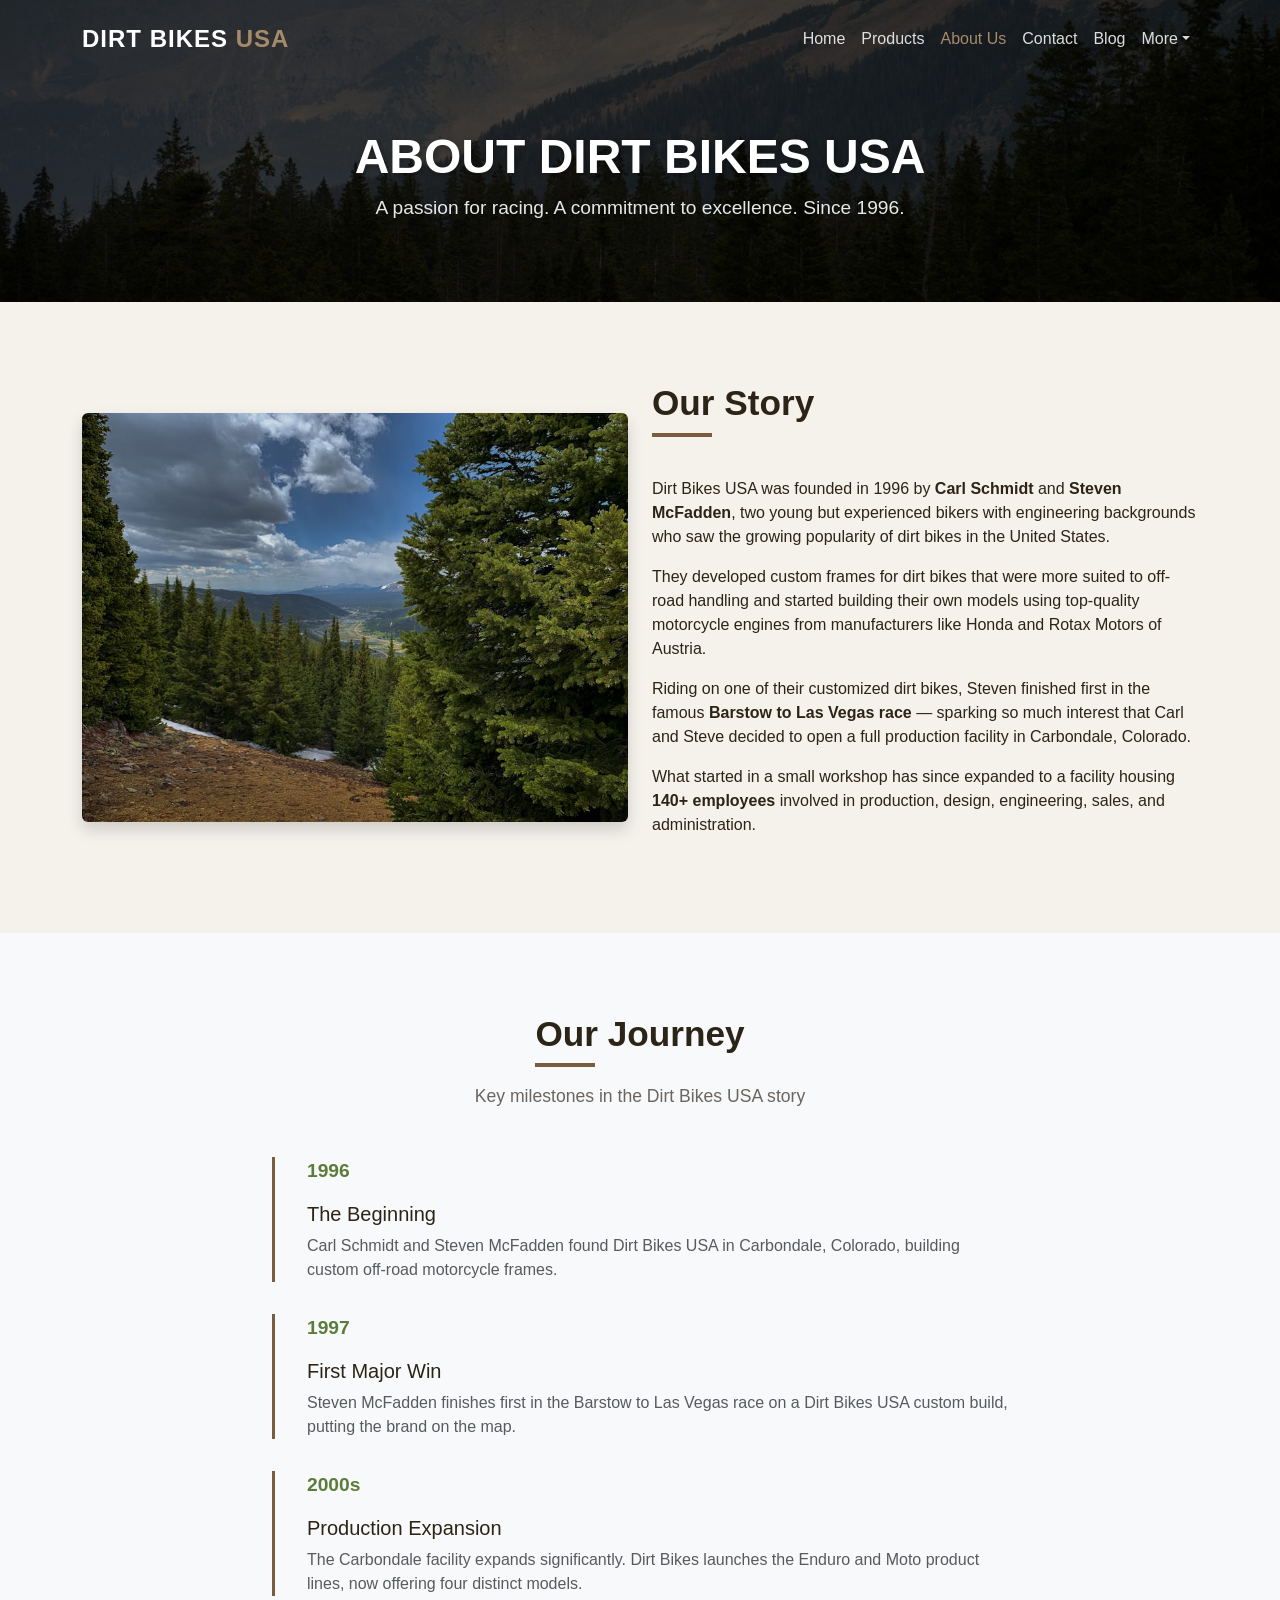
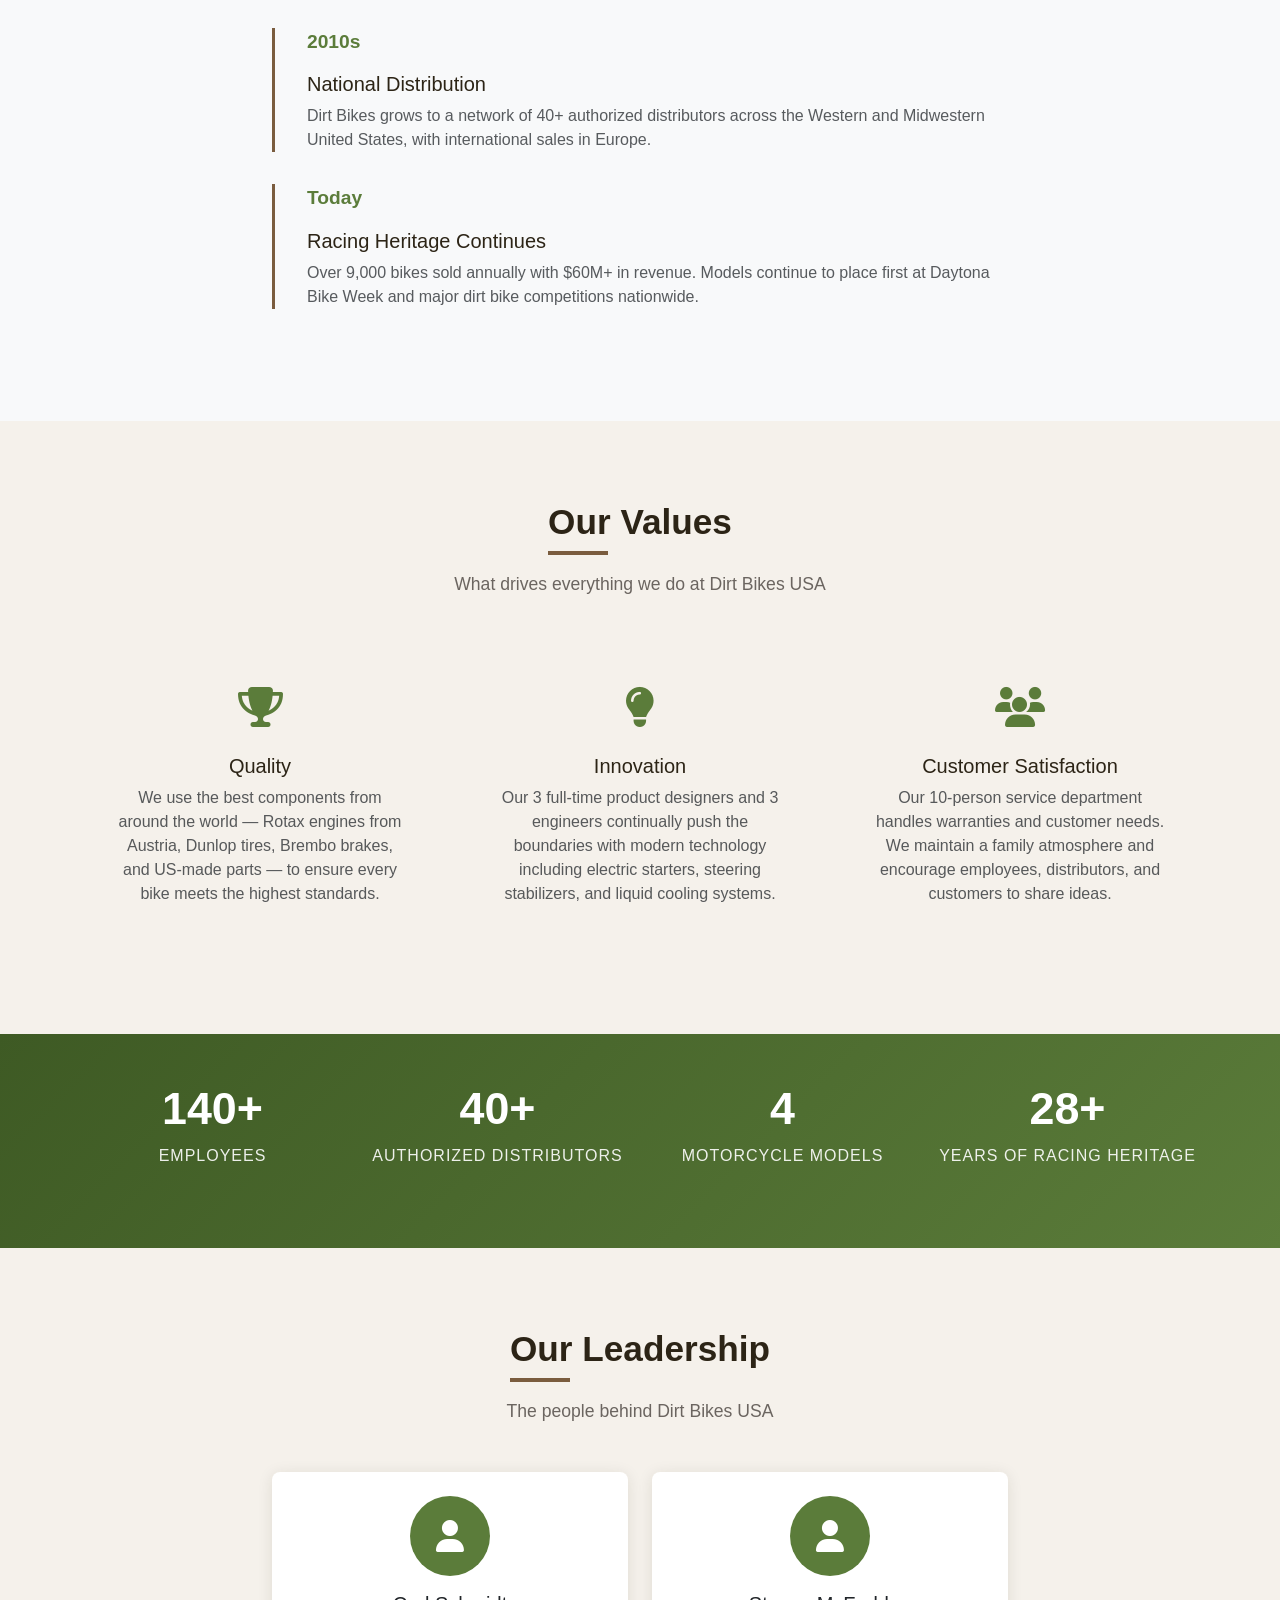
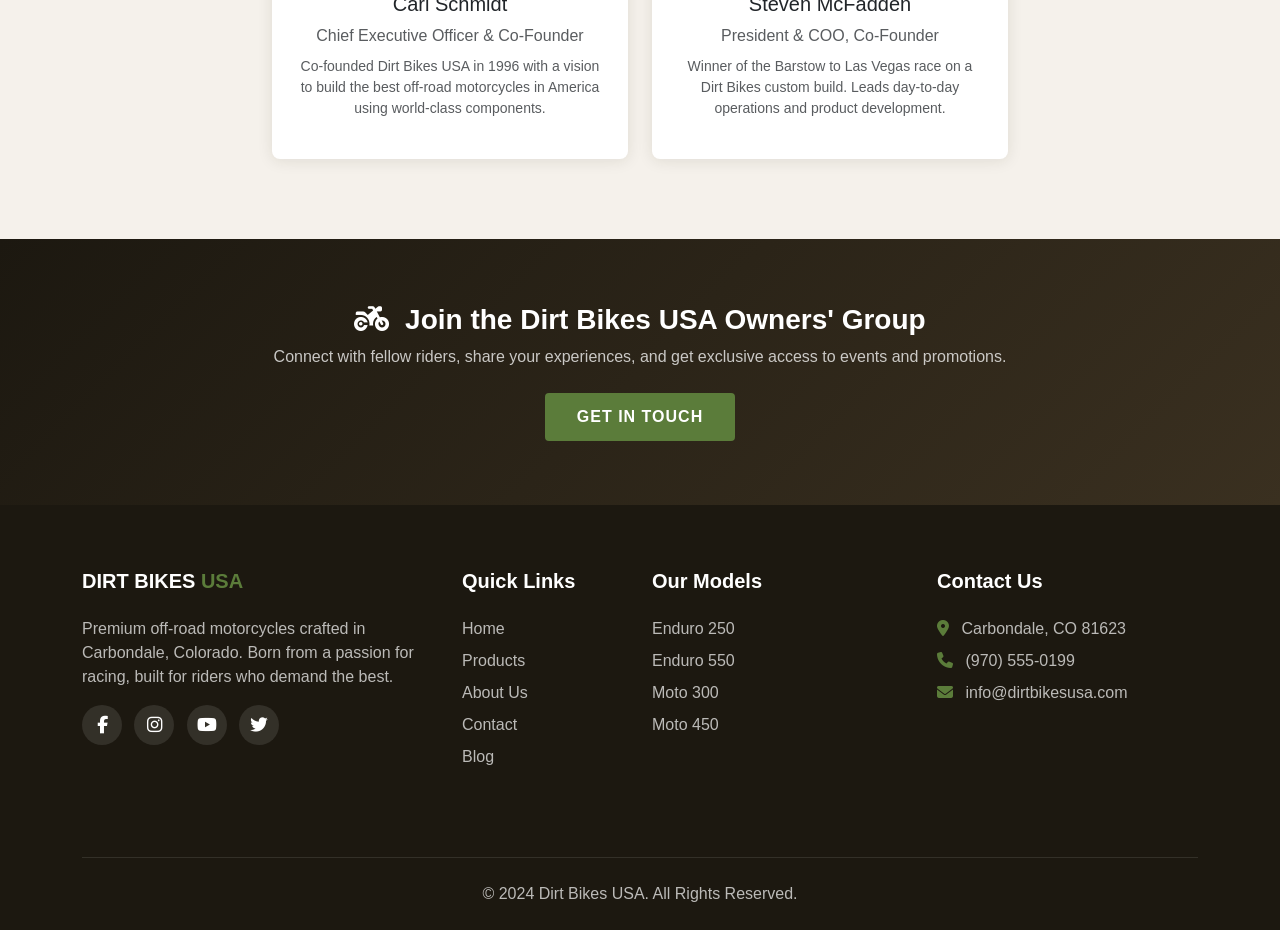
==== about.html @ 4d14ba01 "Initial Dirt Bikes USA site" ====
<!DOCTYPE html>
<html lang="en">
<head>
  <meta charset="UTF-8">
  <meta name="viewport" content="width=device-width, initial-scale=1.0">
  <title>About Us - Dirt Bikes USA</title>
  <link href="https://cdn.jsdelivr.net/npm/bootstrap@5.3.2/dist/css/bootstrap.min.css" rel="stylesheet">
  <link href="https://cdnjs.cloudflare.com/ajax/libs/font-awesome/6.5.1/css/all.min.css" rel="stylesheet">
  <link href="css/styles.css" rel="stylesheet">
</head>
<body>

  <!-- Navigation -->
  <nav class="navbar navbar-expand-lg navbar-custom fixed-top">
    <div class="container">
      <a class="navbar-brand" href="index.html">DIRT BIKES <span>USA</span></a>
      <button class="navbar-toggler" type="button" data-bs-toggle="collapse" data-bs-target="#navbarNav">
        <span class="navbar-toggler-icon"></span>
      </button>
      <div class="collapse navbar-collapse" id="navbarNav">
        <ul class="navbar-nav ms-auto">
          <li class="nav-item"><a class="nav-link" href="index.html">Home</a></li>
          <li class="nav-item"><a class="nav-link" href="products.html">Products</a></li>
          <li class="nav-item"><a class="nav-link active" href="about.html">About Us</a></li>
          <li class="nav-item"><a class="nav-link" href="contact.html">Contact</a></li>
          <li class="nav-item"><a class="nav-link" href="blog.html">Blog</a></li>
          <li class="nav-item dropdown"><a class="nav-link dropdown-toggle" href="#" role="button" data-bs-toggle="dropdown">More</a><ul class="dropdown-menu dropdown-menu-end" style="background:var(--darker);border:1px solid rgba(255,255,255,0.1);"><li><a class="dropdown-item" href="dealers.html" style="color:rgba(255,255,255,0.85);">Find a Dealer</a></li><li><a class="dropdown-item" href="gallery.html" style="color:rgba(255,255,255,0.85);">Gallery</a></li><li><a class="dropdown-item" href="events.html" style="color:rgba(255,255,255,0.85);">Events</a></li><li><a class="dropdown-item" href="faq.html" style="color:rgba(255,255,255,0.85);">FAQ</a></li></ul></li>
        </ul>
      </div>
    </div>
  </nav>

  <!-- Page Header -->
  <section class="page-header" style="background: linear-gradient(rgba(0,0,0,0.7), rgba(0,0,0,0.7)), url('images/colorado.jpg') center/cover no-repeat;">
    <div class="container">
      <h1>About Dirt Bikes USA</h1>
      <p>A passion for racing. A commitment to excellence. Since 1996.</p>
    </div>
  </section>

  <!-- Company Story -->
  <section class="section-padding">
    <div class="container">
      <div class="row align-items-center">
        <div class="col-lg-6 mb-4 mb-lg-0">
          <img src="images/about.jpg" alt="Dirt Bikes Workshop" class="img-fluid rounded shadow">
        </div>
        <div class="col-lg-6">
          <h2 class="section-title">Our Story</h2>
          <p class="mt-4">Dirt Bikes USA was founded in 1996 by <strong>Carl Schmidt</strong> and <strong>Steven McFadden</strong>, two young but experienced bikers with engineering backgrounds who saw the growing popularity of dirt bikes in the United States.</p>
          <p>They developed custom frames for dirt bikes that were more suited to off-road handling and started building their own models using top-quality motorcycle engines from manufacturers like Honda and Rotax Motors of Austria.</p>
          <p>Riding on one of their customized dirt bikes, Steven finished first in the famous <strong>Barstow to Las Vegas race</strong> — sparking so much interest that Carl and Steve decided to open a full production facility in Carbondale, Colorado.</p>
          <p>What started in a small workshop has since expanded to a facility housing <strong>140+ employees</strong> involved in production, design, engineering, sales, and administration.</p>
        </div>
      </div>
    </div>
  </section>

  <!-- Timeline -->
  <section class="section-padding bg-light">
    <div class="container">
      <div class="text-center mb-5">
        <h2 class="section-title mx-auto">Our Journey</h2>
        <p class="section-subtitle">Key milestones in the Dirt Bikes USA story</p>
      </div>
      <div class="row justify-content-center">
        <div class="col-lg-8">
          <div class="timeline-item">
            <p class="year">1996</p>
            <h5>The Beginning</h5>
            <p class="text-muted">Carl Schmidt and Steven McFadden found Dirt Bikes USA in Carbondale, Colorado, building custom off-road motorcycle frames.</p>
          </div>
          <div class="timeline-item">
            <p class="year">1997</p>
            <h5>First Major Win</h5>
            <p class="text-muted">Steven McFadden finishes first in the Barstow to Las Vegas race on a Dirt Bikes USA custom build, putting the brand on the map.</p>
          </div>
          <div class="timeline-item">
            <p class="year">2000s</p>
            <h5>Production Expansion</h5>
            <p class="text-muted">The Carbondale facility expands significantly. Dirt Bikes launches the Enduro and Moto product lines, now offering four distinct models.</p>
          </div>
          <div class="timeline-item">
            <p class="year">2010s</p>
            <h5>National Distribution</h5>
            <p class="text-muted">Dirt Bikes grows to a network of 40+ authorized distributors across the Western and Midwestern United States, with international sales in Europe.</p>
          </div>
          <div class="timeline-item">
            <p class="year">Today</p>
            <h5>Racing Heritage Continues</h5>
            <p class="text-muted">Over 9,000 bikes sold annually with $60M+ in revenue. Models continue to place first at Daytona Bike Week and major dirt bike competitions nationwide.</p>
          </div>
        </div>
      </div>
    </div>
  </section>

  <!-- Values -->
  <section class="section-padding">
    <div class="container">
      <div class="text-center mb-5">
        <h2 class="section-title mx-auto">Our Values</h2>
        <p class="section-subtitle">What drives everything we do at Dirt Bikes USA</p>
      </div>
      <div class="row g-4">
        <div class="col-md-4">
          <div class="value-card">
            <div class="icon"><i class="fas fa-trophy"></i></div>
            <h5>Quality</h5>
            <p class="text-muted">We use the best components from around the world — Rotax engines from Austria, Dunlop tires, Brembo brakes, and US-made parts — to ensure every bike meets the highest standards.</p>
          </div>
        </div>
        <div class="col-md-4">
          <div class="value-card">
            <div class="icon"><i class="fas fa-lightbulb"></i></div>
            <h5>Innovation</h5>
            <p class="text-muted">Our 3 full-time product designers and 3 engineers continually push the boundaries with modern technology including electric starters, steering stabilizers, and liquid cooling systems.</p>
          </div>
        </div>
        <div class="col-md-4">
          <div class="value-card">
            <div class="icon"><i class="fas fa-users"></i></div>
            <h5>Customer Satisfaction</h5>
            <p class="text-muted">Our 10-person service department handles warranties and customer needs. We maintain a family atmosphere and encourage employees, distributors, and customers to share ideas.</p>
          </div>
        </div>
      </div>
    </div>
  </section>

  <!-- Stats -->
  <section class="stats-section">
    <div class="container">
      <div class="row text-center">
        <div class="col-md-3 col-6 stat-item mb-3">
          <h2>140+</h2>
          <p>Employees</p>
        </div>
        <div class="col-md-3 col-6 stat-item mb-3">
          <h2>40+</h2>
          <p>Authorized Distributors</p>
        </div>
        <div class="col-md-3 col-6 stat-item mb-3">
          <h2>4</h2>
          <p>Motorcycle Models</p>
        </div>
        <div class="col-md-3 col-6 stat-item mb-3">
          <h2>28+</h2>
          <p>Years of Racing Heritage</p>
        </div>
      </div>
    </div>
  </section>

  <!-- Leadership -->
  <section class="section-padding">
    <div class="container">
      <div class="text-center mb-5">
        <h2 class="section-title mx-auto">Our Leadership</h2>
        <p class="section-subtitle">The people behind Dirt Bikes USA</p>
      </div>
      <div class="row g-4 justify-content-center">
        <div class="col-md-4">
          <div class="card product-card text-center">
            <div class="card-body p-4">
              <div style="width:80px;height:80px;border-radius:50%;background:var(--primary);color:#fff;display:flex;align-items:center;justify-content:center;font-size:2rem;margin:0 auto 1rem;">
                <i class="fas fa-user"></i>
              </div>
              <h5>Carl Schmidt</h5>
              <p class="text-muted mb-2">Chief Executive Officer &amp; Co-Founder</p>
              <p class="small text-muted">Co-founded Dirt Bikes USA in 1996 with a vision to build the best off-road motorcycles in America using world-class components.</p>
            </div>
          </div>
        </div>
        <div class="col-md-4">
          <div class="card product-card text-center">
            <div class="card-body p-4">
              <div style="width:80px;height:80px;border-radius:50%;background:var(--primary);color:#fff;display:flex;align-items:center;justify-content:center;font-size:2rem;margin:0 auto 1rem;">
                <i class="fas fa-user"></i>
              </div>
              <h5>Steven McFadden</h5>
              <p class="text-muted mb-2">President &amp; COO, Co-Founder</p>
              <p class="small text-muted">Winner of the Barstow to Las Vegas race on a Dirt Bikes custom build. Leads day-to-day operations and product development.</p>
            </div>
          </div>
        </div>
      </div>
    </div>
  </section>

  <!-- Owners Group CTA -->
  <section class="newsletter-section">
    <div class="container text-center">
      <h3><i class="fas fa-motorcycle me-2"></i> Join the Dirt Bikes USA Owners' Group</h3>
      <p class="opacity-75 mb-4">Connect with fellow riders, share your experiences, and get exclusive access to events and promotions.</p>
      <a href="contact.html" class="btn btn-primary-custom">Get In Touch</a>
    </div>
  </section>

  <!-- Footer -->
  <footer class="footer">
    <div class="container">
      <div class="row">
        <div class="col-lg-4 mb-4">
          <h5>DIRT BIKES <span style="color: var(--primary);">USA</span></h5>
          <p>Premium off-road motorcycles crafted in Carbondale, Colorado. Born from a passion for racing, built for riders who demand the best.</p>
          <div class="social-icons">
            <a href="#"><i class="fab fa-facebook-f"></i></a>
            <a href="#"><i class="fab fa-instagram"></i></a>
            <a href="#"><i class="fab fa-youtube"></i></a>
            <a href="#"><i class="fab fa-twitter"></i></a>
          </div>
        </div>
        <div class="col-lg-2 col-md-4 mb-4">
          <h5>Quick Links</h5>
          <ul class="footer-links">
            <li><a href="index.html">Home</a></li>
            <li><a href="products.html">Products</a></li>
            <li><a href="about.html">About Us</a></li>
            <li><a href="contact.html">Contact</a></li>
            <li><a href="blog.html">Blog</a></li>
          </ul>
        </div>
        <div class="col-lg-3 col-md-4 mb-4">
          <h5>Our Models</h5>
          <ul class="footer-links">
            <li><a href="products.html">Enduro 250</a></li>
            <li><a href="products.html">Enduro 550</a></li>
            <li><a href="products.html">Moto 300</a></li>
            <li><a href="products.html">Moto 450</a></li>
          </ul>
        </div>
        <div class="col-lg-3 col-md-4 mb-4">
          <h5>Contact Us</h5>
          <ul class="footer-links">
            <li><i class="fas fa-map-marker-alt me-2" style="color: var(--primary);"></i> Carbondale, CO 81623</li>
            <li><i class="fas fa-phone me-2" style="color: var(--primary);"></i> (970) 555-0199</li>
            <li><i class="fas fa-envelope me-2" style="color: var(--primary);"></i> info@dirtbikesusa.com</li>
          </ul>
        </div>
      </div>
      <div class="footer-bottom text-center">
        <p class="mb-0">&copy; 2024 Dirt Bikes USA. All Rights Reserved.</p>
      </div>
    </div>
  </footer>

  <script src="https://cdn.jsdelivr.net/npm/bootstrap@5.3.2/dist/js/bootstrap.bundle.min.js"></script>
  <script src="js/main.js"></script>
</body>
</html>
---- css/styles.css ----
:root {
  --primary: #5B7C3A;
  --primary-dark: #3E5A24;
  --dark: #2C2416;
  --darker: #1C1810;
  --light: #F5F1EB;
  --white: #FFFFFF;
  --gray: #6B6560;
  --brown: #7A5C3E;
  --brown-light: #A68B6B;
  --sky: #4A7C9B;
  --sky-light: #6BA3C7;
  --earth: #8B7355;
}

body {
  font-family: 'Segoe UI', Roboto, 'Helvetica Neue', Arial, sans-serif;
  color: var(--dark);
  background-color: var(--light);
}

/* Navbar */
.navbar-custom {
  background-color: var(--darker);
  padding: 1rem 0;
  transition: background-color 0.3s;
}

.navbar-custom .navbar-brand {
  font-weight: 800;
  font-size: 1.5rem;
  color: var(--white);
  letter-spacing: 1px;
}

.navbar-custom .navbar-brand span {
  color: var(--brown-light);
}

.navbar-custom .nav-link {
  color: rgba(255, 255, 255, 0.85);
  font-weight: 500;
  padding: 0.5rem 1rem;
  transition: color 0.2s;
}

.navbar-custom .nav-link:hover,
.navbar-custom .nav-link.active {
  color: var(--brown-light);
}

.navbar-toggler {
  border-color: rgba(255, 255, 255, 0.3);
}

.navbar-toggler-icon {
  background-image: url("data:image/svg+xml,%3Csvg xmlns='http://www.w3.org/2000/svg' viewBox='0 0 30 30'%3E%3Cpath stroke='rgba(255, 255, 255, 0.85)' stroke-linecap='round' stroke-width='2' d='M4 7h22M4 15h22M4 23h22'/%3E%3C/svg%3E");
}

/* Hero Section */
.hero {
  background: linear-gradient(rgba(28, 24, 16, 0.55), rgba(28, 24, 16, 0.55)),
    url('../images/hero.jpg') center/cover no-repeat;
  min-height: 90vh;
  display: flex;
  align-items: center;
  color: var(--white);
}

.hero h1 {
  font-size: 3.5rem;
  font-weight: 800;
  text-transform: uppercase;
  letter-spacing: 2px;
  text-shadow: 2px 2px 8px rgba(0, 0, 0, 0.4);
}

.hero .tagline {
  font-size: 1.4rem;
  font-weight: 300;
  margin-bottom: 2rem;
  opacity: 0.95;
  text-shadow: 1px 1px 4px rgba(0, 0, 0, 0.3);
}

/* Buttons */
.btn-primary-custom {
  background-color: var(--primary);
  border: none;
  color: var(--white);
  padding: 0.75rem 2rem;
  font-weight: 600;
  text-transform: uppercase;
  letter-spacing: 1px;
  border-radius: 4px;
  transition: all 0.3s;
}

.btn-primary-custom:hover {
  background-color: var(--primary-dark);
  color: var(--white);
  transform: translateY(-2px);
  box-shadow: 0 4px 15px rgba(91, 124, 58, 0.4);
}

.btn-outline-custom {
  border: 2px solid var(--white);
  color: var(--white);
  padding: 0.75rem 2rem;
  font-weight: 600;
  text-transform: uppercase;
  letter-spacing: 1px;
  border-radius: 4px;
  background: transparent;
  transition: all 0.3s;
}

.btn-outline-custom:hover {
  background-color: var(--white);
  color: var(--dark);
  transform: translateY(-2px);
}

.btn-outline-brown {
  border: 2px solid var(--brown);
  color: var(--brown);
  padding: 0.75rem 2rem;
  font-weight: 600;
  text-transform: uppercase;
  letter-spacing: 1px;
  border-radius: 4px;
  background: transparent;
  transition: all 0.3s;
}

.btn-outline-brown:hover {
  background-color: var(--brown);
  color: var(--white);
  transform: translateY(-2px);
}

/* Section Styles */
.section-padding {
  padding: 5rem 0;
}

.section-title {
  font-weight: 700;
  font-size: 2.2rem;
  margin-bottom: 1rem;
  position: relative;
  display: inline-block;
  color: var(--dark);
}

.section-title::after {
  content: '';
  display: block;
  width: 60px;
  height: 4px;
  background-color: var(--brown);
  margin-top: 0.5rem;
}

.section-subtitle {
  color: var(--gray);
  font-size: 1.1rem;
  margin-bottom: 3rem;
}

/* Product Cards */
.product-card {
  border: none;
  border-radius: 8px;
  overflow: hidden;
  box-shadow: 0 2px 15px rgba(44, 36, 22, 0.1);
  transition: all 0.3s;
  height: 100%;
  background: var(--white);
}

.product-card:hover {
  transform: translateY(-8px);
  box-shadow: 0 8px 30px rgba(44, 36, 22, 0.18);
}

.product-card .card-img-top {
  height: 250px;
  object-fit: cover;
}

.product-card .card-body {
  padding: 1.5rem;
}

.product-card .price {
  color: var(--primary);
  font-size: 1.3rem;
  font-weight: 700;
}

.product-card .category-badge {
  background-color: var(--brown);
  color: var(--white);
  padding: 0.25rem 0.75rem;
  border-radius: 20px;
  font-size: 0.8rem;
  font-weight: 600;
  text-transform: uppercase;
}

/* Specs Table */
.specs-table td {
  padding: 0.5rem 0;
  border-bottom: 1px solid #e8e2da;
}

.specs-table td:first-child {
  font-weight: 600;
  color: var(--gray);
  width: 40%;
}

/* Testimonials */
.testimonial-card {
  background: var(--white);
  border-radius: 8px;
  padding: 2rem;
  box-shadow: 0 2px 15px rgba(44, 36, 22, 0.08);
  height: 100%;
  border-top: 4px solid var(--primary);
}

.testimonial-card .stars {
  color: #D4A545;
  margin-bottom: 1rem;
}

.testimonial-card .quote {
  font-style: italic;
  color: #555;
  margin-bottom: 1.5rem;
  line-height: 1.7;
}

.testimonial-card .author {
  font-weight: 700;
  color: var(--dark);
}

.testimonial-card .role {
  font-size: 0.9rem;
  color: var(--gray);
}

/* Newsletter */
.newsletter-section {
  background: linear-gradient(135deg, var(--darker), #3A3020);
  color: var(--white);
  padding: 4rem 0;
}

.newsletter-section h3 {
  font-weight: 700;
}

.newsletter-section .form-control {
  border-radius: 4px 0 0 4px;
  border: none;
  padding: 0.75rem 1.25rem;
  height: auto;
}

/* Stats Section */
.stats-section {
  background: linear-gradient(135deg, var(--primary-dark), var(--primary));
  color: var(--white);
  padding: 3rem 0;
}

.stat-item h2 {
  font-size: 2.8rem;
  font-weight: 800;
}

.stat-item p {
  font-size: 1rem;
  text-transform: uppercase;
  letter-spacing: 1px;
  opacity: 0.9;
}

/* Blog Cards */
.blog-card {
  border: none;
  border-radius: 8px;
  overflow: hidden;
  box-shadow: 0 2px 15px rgba(44, 36, 22, 0.08);
  transition: all 0.3s;
  height: 100%;
  background: var(--white);
}

.blog-card:hover {
  transform: translateY(-5px);
  box-shadow: 0 8px 25px rgba(44, 36, 22, 0.15);
}

.blog-card .card-img-top {
  height: 200px;
  object-fit: cover;
}

.blog-card .card-body {
  padding: 1.5rem;
}

.blog-card .blog-date {
  color: var(--brown);
  font-size: 0.85rem;
  font-weight: 600;
  text-transform: uppercase;
}

.blog-card .card-title {
  font-weight: 700;
  margin: 0.5rem 0;
}

/* Footer */
.footer {
  background-color: var(--darker);
  color: rgba(255, 255, 255, 0.7);
  padding: 4rem 0 1.5rem;
}

.footer h5 {
  color: var(--white);
  font-weight: 700;
  margin-bottom: 1.5rem;
}

.footer a {
  color: rgba(255, 255, 255, 0.7);
  text-decoration: none;
  transition: color 0.2s;
}

.footer a:hover {
  color: var(--brown-light);
}

.footer-links {
  list-style: none;
  padding: 0;
}

.footer-links li {
  margin-bottom: 0.5rem;
}

.social-icons a {
  display: inline-flex;
  align-items: center;
  justify-content: center;
  width: 40px;
  height: 40px;
  border-radius: 50%;
  background: rgba(255, 255, 255, 0.1);
  color: var(--white);
  margin-right: 0.5rem;
  transition: all 0.3s;
  font-size: 1.1rem;
}

.social-icons a:hover {
  background-color: var(--brown);
  color: var(--white);
  transform: translateY(-3px);
}

.footer-bottom {
  border-top: 1px solid rgba(255, 255, 255, 0.1);
  padding-top: 1.5rem;
  margin-top: 3rem;
}

/* Page Headers */
.page-header {
  background: linear-gradient(rgba(28, 24, 16, 0.6), rgba(28, 24, 16, 0.6)),
    url('../images/colorado.jpg') center/cover no-repeat;
  padding: 8rem 0 4rem;
  color: var(--white);
  text-align: center;
}

.page-header h1 {
  font-weight: 800;
  font-size: 3rem;
  text-transform: uppercase;
  text-shadow: 2px 2px 6px rgba(0, 0, 0, 0.3);
}

.page-header p {
  font-size: 1.2rem;
  opacity: 0.9;
}

/* Contact Info Cards */
.contact-info-card {
  text-align: center;
  padding: 2rem;
  border-radius: 8px;
  background: var(--white);
  box-shadow: 0 2px 15px rgba(44, 36, 22, 0.08);
  height: 100%;
  transition: transform 0.3s;
}

.contact-info-card:hover {
  transform: translateY(-5px);
}

.contact-info-card .icon {
  width: 60px;
  height: 60px;
  border-radius: 50%;
  background-color: rgba(91, 124, 58, 0.12);
  display: flex;
  align-items: center;
  justify-content: center;
  margin: 0 auto 1rem;
  color: var(--primary);
  font-size: 1.5rem;
}

/* Contact Form */
.contact-form .form-control {
  border: 1px solid #ddd5cb;
  padding: 0.75rem 1rem;
  border-radius: 4px;
  margin-bottom: 1rem;
  background: var(--white);
}

.contact-form .form-control:focus {
  border-color: var(--primary);
  box-shadow: 0 0 0 0.2rem rgba(91, 124, 58, 0.15);
}

/* About Timeline */
.timeline-item {
  position: relative;
  padding-left: 2rem;
  margin-bottom: 2rem;
  border-left: 3px solid var(--brown);
}

.timeline-item .year {
  color: var(--primary);
  font-weight: 800;
  font-size: 1.2rem;
}

/* Values Cards */
.value-card {
  text-align: center;
  padding: 2rem;
}

.value-card .icon {
  font-size: 2.5rem;
  color: var(--primary);
  margin-bottom: 1rem;
}

/* Accessories Section */
.accessory-item {
  display: flex;
  align-items: center;
  padding: 1rem;
  background: var(--white);
  border-radius: 8px;
  margin-bottom: 1rem;
  box-shadow: 0 1px 8px rgba(44, 36, 22, 0.06);
}

.accessory-item .icon {
  width: 50px;
  height: 50px;
  border-radius: 50%;
  background: rgba(122, 92, 62, 0.12);
  display: flex;
  align-items: center;
  justify-content: center;
  color: var(--brown);
  font-size: 1.2rem;
  margin-right: 1rem;
  flex-shrink: 0;
}

/* Background variants */
.bg-earth-light {
  background-color: #EDE8E0;
}

/* Scroll animations */
.fade-up {
  opacity: 0;
  transform: translateY(30px);
  transition: opacity 0.6s ease-out, transform 0.6s ease-out;
}

.fade-up.visible {
  opacity: 1;
  transform: translateY(0);
}

/* Back to top button */
.back-to-top {
  position: fixed;
  bottom: 2rem;
  right: 2rem;
  width: 45px;
  height: 45px;
  border-radius: 50%;
  background-color: var(--brown);
  color: var(--white);
  border: none;
  display: flex;
  align-items: center;
  justify-content: center;
  font-size: 1.2rem;
  box-shadow: 0 2px 10px rgba(44, 36, 22, 0.3);
  opacity: 0;
  visibility: hidden;
  transition: all 0.3s;
  z-index: 1000;
  cursor: pointer;
}

.back-to-top.show {
  opacity: 1;
  visibility: visible;
}

.back-to-top:hover {
  background-color: var(--primary);
  transform: translateY(-3px);
}

/* Smooth scroll */
html {
  scroll-behavior: smooth;
}

/* Responsive adjustments */
@media (max-width: 768px) {
  .hero h1 {
    font-size: 2.2rem;
  }

  .hero .tagline {
    font-size: 1.1rem;
  }

  .section-padding {
    padding: 3rem 0;
  }

  .page-header {
    padding: 6rem 0 3rem;
  }

  .page-header h1 {
    font-size: 2rem;
  }

  .stat-item h2 {
    font-size: 2rem;
  }
}

@media (max-width: 576px) {
  .hero h1 {
    font-size: 1.8rem;
  }

  .btn-primary-custom,
  .btn-outline-custom {
    padding: 0.6rem 1.5rem;
    font-size: 0.9rem;
  }
}
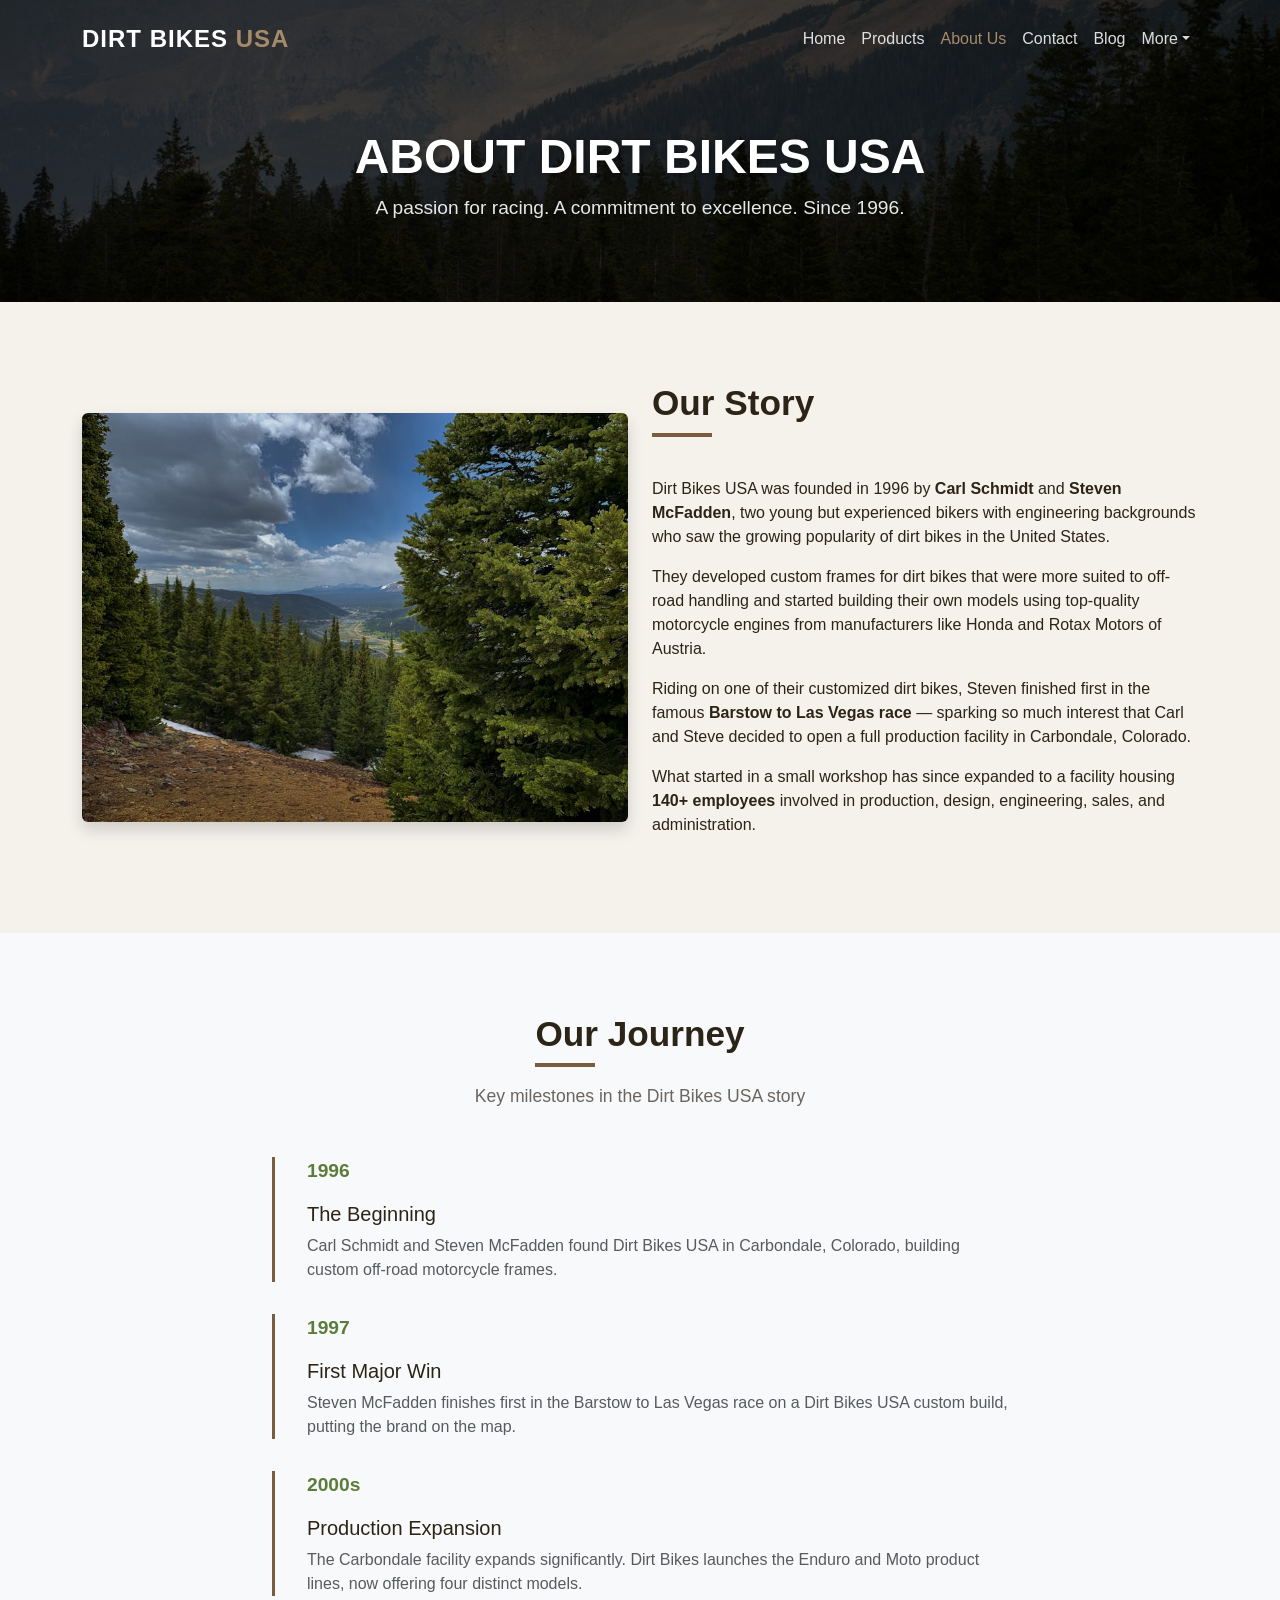
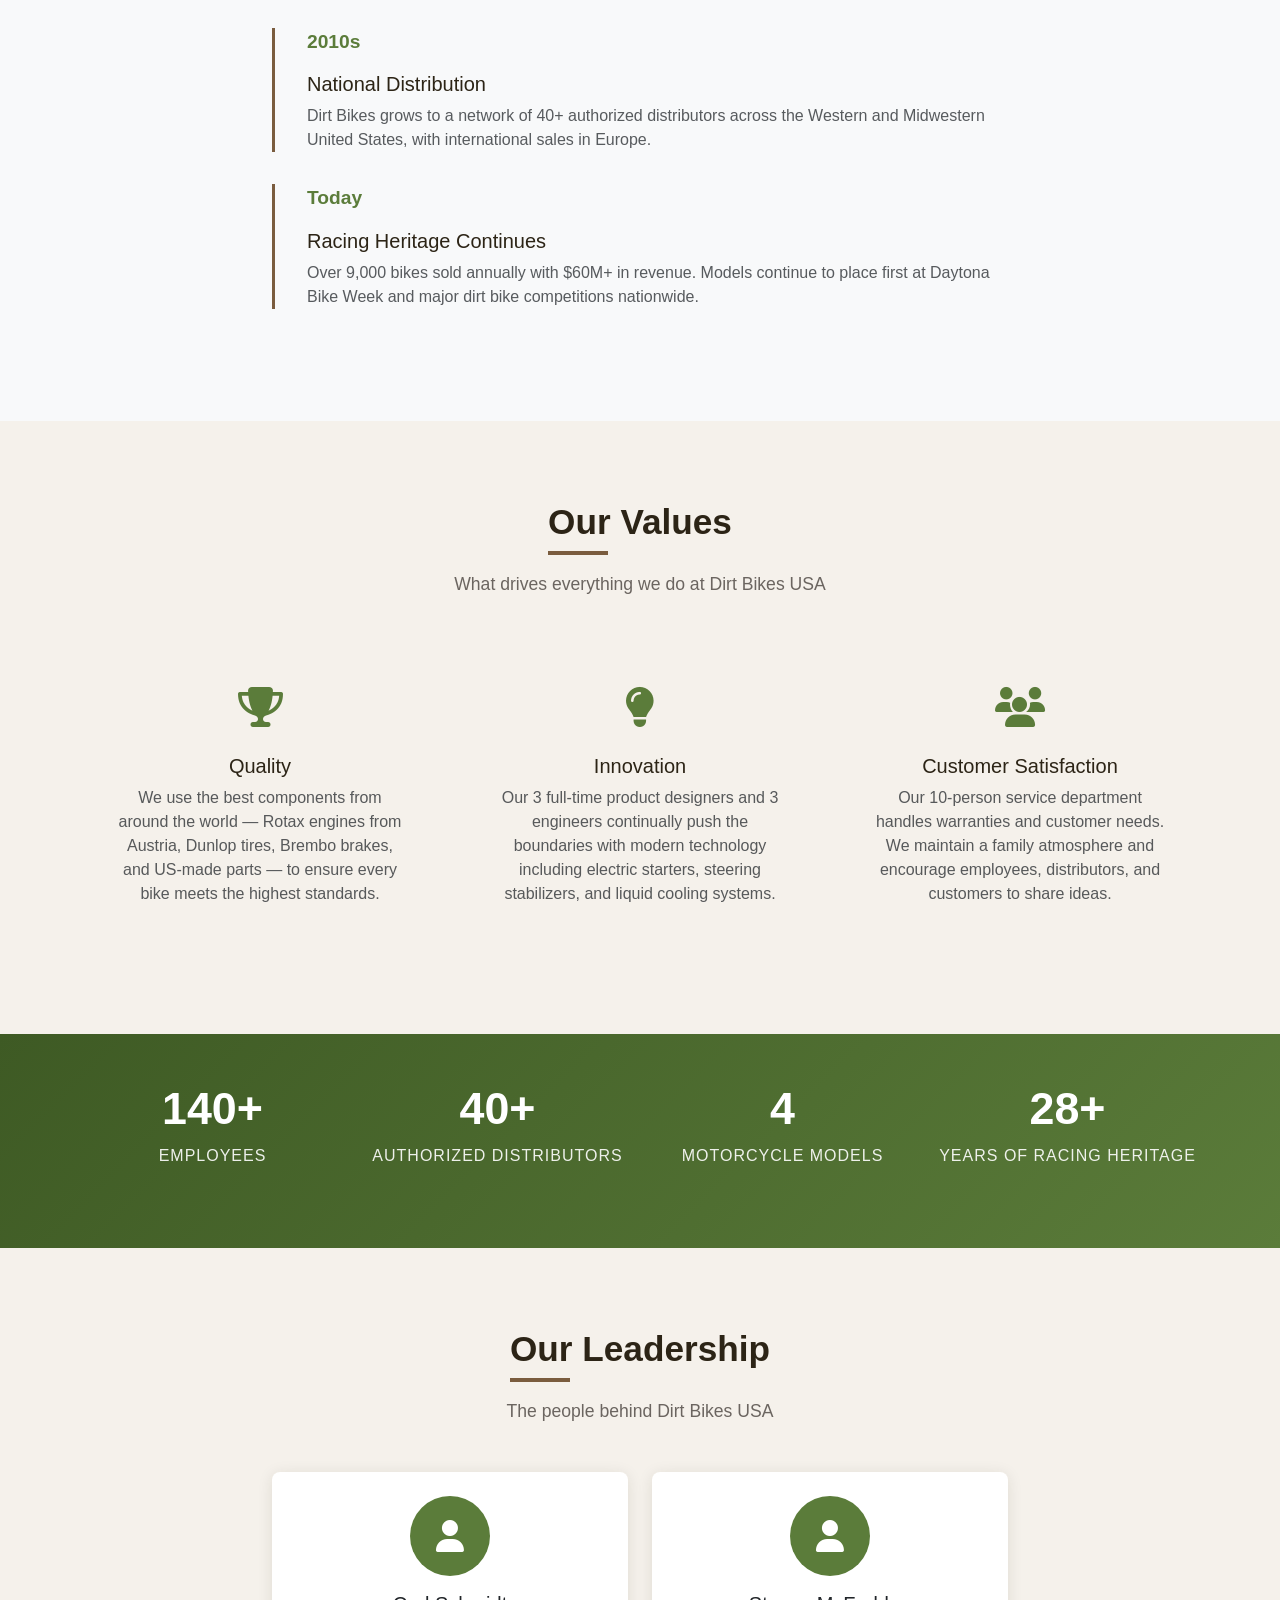
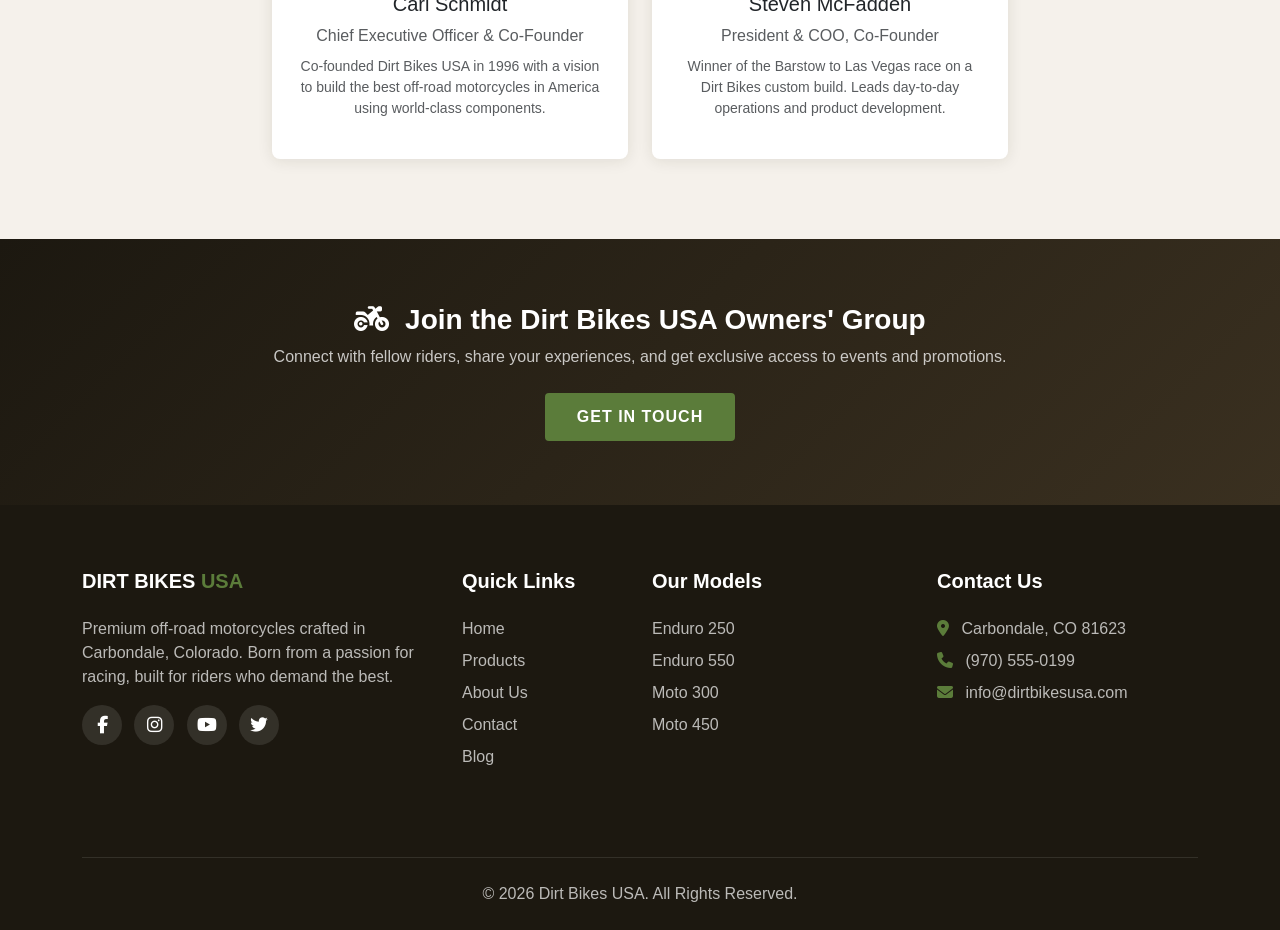
==== commit d0f1f75b: "Update copyright year to 2026" ====
--- a/about.html
+++ b/about.html
@@ -205,10 +205,10 @@
           <h5>DIRT BIKES <span style="color: var(--primary);">USA</span></h5>
           <p>Premium off-road motorcycles crafted in Carbondale, Colorado. Born from a passion for racing, built for riders who demand the best.</p>
           <div class="social-icons">
-            <a href="#"><i class="fab fa-facebook-f"></i></a>
-            <a href="#"><i class="fab fa-instagram"></i></a>
-            <a href="#"><i class="fab fa-youtube"></i></a>
-            <a href="#"><i class="fab fa-twitter"></i></a>
+            <a href="https://www.facebook.com/" target="_blank" rel="noopener" aria-label="Facebook"><i class="fab fa-facebook-f"></i></a>
+            <a href="https://www.instagram.com/" target="_blank" rel="noopener" aria-label="Instagram"><i class="fab fa-instagram"></i></a>
+            <a href="https://www.youtube.com/" target="_blank" rel="noopener" aria-label="YouTube"><i class="fab fa-youtube"></i></a>
+            <a href="https://x.com/" target="_blank" rel="noopener" aria-label="X"><i class="fab fa-twitter"></i></a>
           </div>
         </div>
         <div class="col-lg-2 col-md-4 mb-4">
@@ -240,7 +240,7 @@
         </div>
       </div>
       <div class="footer-bottom text-center">
-        <p class="mb-0">&copy; 2024 Dirt Bikes USA. All Rights Reserved.</p>
+        <p class="mb-0">&copy; 2026 Dirt Bikes USA. All Rights Reserved.</p>
       </div>
     </div>
   </footer>
